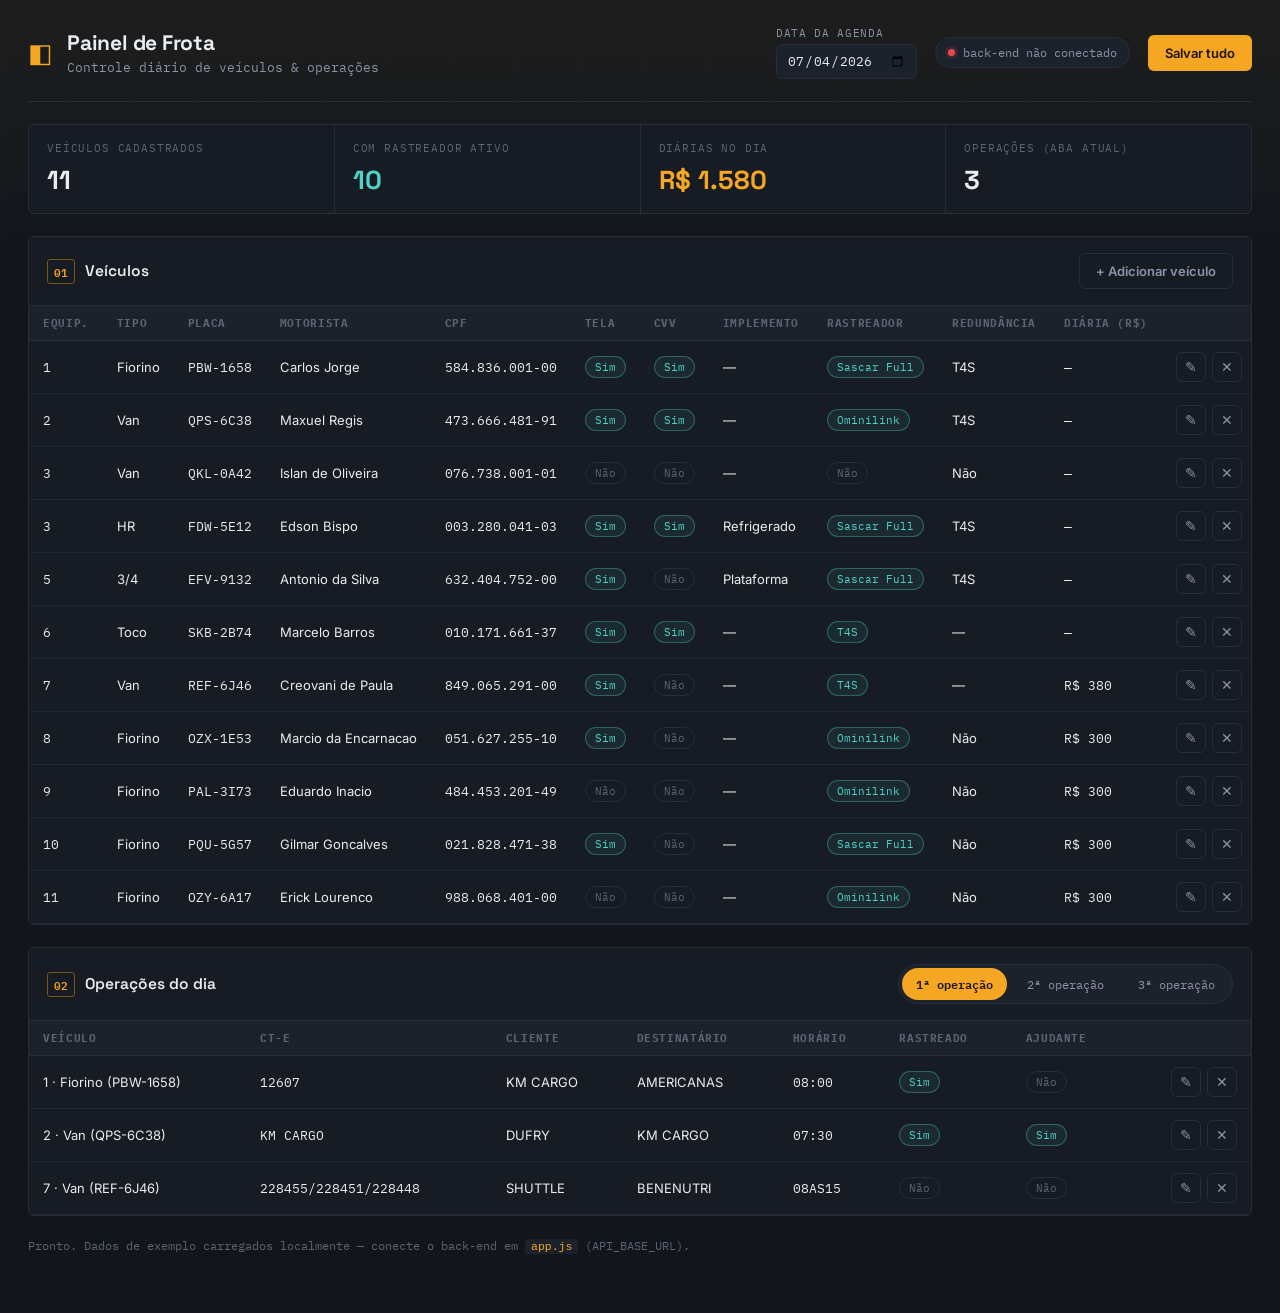
==== Painel_Frota/index.html @ c712880d "Add files via upload Signed-off-by: luizaugustoti <ti.luiz.augusto@gmail.com>" ====
<!DOCTYPE html>
<html lang="pt-BR">
<head>
<meta charset="UTF-8">
<meta name="viewport" content="width=device-width, initial-scale=1.0">
<title>Painel de Frota &amp; Operações</title>
<link rel="preconnect" href="https://fonts.googleapis.com">
<link href="https://fonts.googleapis.com/css2?family=Space+Grotesk:wght@500;600;700&family=IBM+Plex+Mono:wght@400;500;600&family=Inter:wght@400;500;600&display=swap" rel="stylesheet">
<link rel="stylesheet" href="style.css">
</head>
<body>

<div class="app">

  <!-- ===== TOPO ===== -->
  <header class="topbar">
    <div class="brand">
      <span class="brand-mark">◧</span>
      <div class="brand-text">
        <h1>Painel de Frota</h1>
        <span class="brand-sub">Controle diário de veículos &amp; operações</span>
      </div>
    </div>

    <div class="topbar-controls">
      <label class="date-field">
        <span>Data da agenda</span>
        <input type="date" id="agenda-date" value="2026-07-04">
      </label>
      <span class="conn-status" id="conn-status" data-state="offline">
        <span class="dot"></span><span id="conn-text">back-end não conectado</span>
      </span>
      <button class="btn btn-primary" id="btn-save-all">Salvar tudo</button>
    </div>
  </header>

  <!-- ===== RESUMO ===== -->
  <section class="summary-bar" id="summary-bar">
    <!-- preenchido via JS: total veículos, com rastreador, diárias do dia -->
  </section>

  <main class="content">

    <!-- ===== TABELA DE VEÍCULOS ===== -->
    <section class="panel" id="panel-veiculos">
      <div class="panel-head">
        <h2><span class="idx">01</span> Veículos</h2>
        <button class="btn btn-ghost" id="btn-add-veiculo">+ Adicionar veículo</button>
      </div>

      <div class="table-scroll">
        <table class="grid" id="tabela-veiculos">
          <thead>
            <tr>
              <th class="col-num">Equip.</th>
              <th>Tipo</th>
              <th>Placa</th>
              <th>Motorista</th>
              <th>CPF</th>
              <th class="col-bool">Tela</th>
              <th class="col-bool">CVV</th>
              <th>Implemento</th>
              <th>Rastreador</th>
              <th>Redundância</th>
              <th class="col-money">Diária (R$)</th>
              <th class="col-actions"></th>
            </tr>
          </thead>
          <tbody id="veiculos-tbody">
            <!-- linhas geradas via JS a partir de state.veiculos -->
          </tbody>
        </table>
      </div>
    </section>

    <!-- ===== OPERAÇÕES ===== -->
    <section class="panel" id="panel-operacoes">
      <div class="panel-head">
        <h2><span class="idx">02</span> Operações do dia</h2>
        <div class="op-tabs" id="op-tabs">
          <button class="op-tab is-active" data-op="1">1ª operação</button>
          <button class="op-tab" data-op="2">2ª operação</button>
          <button class="op-tab" data-op="3">3ª operação</button>
        </div>
      </div>

      <div class="table-scroll">
        <table class="grid" id="tabela-operacoes">
          <thead>
            <tr>
              <th>Veículo</th>
              <th>CT-e</th>
              <th>Cliente</th>
              <th>Destinatário</th>
              <th>Horário</th>
              <th class="col-bool">Rastreado</th>
              <th class="col-bool">Ajudante</th>
              <th class="col-actions"></th>
            </tr>
          </thead>
          <tbody id="operacoes-tbody">
            <!-- linhas geradas via JS conforme aba de operação ativa -->
          </tbody>
        </table>
      </div>
    </section>

  </main>

  <footer class="statusbar">
    <span id="status-msg">Pronto. Dados de exemplo carregados localmente — conecte o back-end em <code>app.js</code> (API_BASE_URL).</span>
  </footer>
</div>

<!-- ===== MODAL: editar/adicionar veículo ===== -->
<dialog id="modal-veiculo" class="modal">
  <form method="dialog" class="modal-form" id="form-veiculo">
    <h3 id="modal-veiculo-title">Adicionar veículo</h3>
    <input type="hidden" id="v-id">
    <div class="modal-grid">
      <label>Equipamento <input type="text" id="v-equipamento" required></label>
      <label>Tipo <input type="text" id="v-tipo" placeholder="Fiorino, Van, Toco..." required></label>
      <label>Placa <input type="text" id="v-placa" required></label>
      <label>Motorista <input type="text" id="v-motorista"></label>
      <label>CPF <input type="text" id="v-cpf"></label>
      <label>Implemento <input type="text" id="v-implemento"></label>
      <label>Rastreador <input type="text" id="v-rastreador"></label>
      <label>Redundância <input type="text" id="v-redundancia"></label>
      <label>Diária (R$) <input type="number" id="v-diaria" step="0.01" min="0"></label>
      <label class="check-field"><input type="checkbox" id="v-tela"> Tela</label>
      <label class="check-field"><input type="checkbox" id="v-cvv"> CVV</label>
    </div>
    <div class="modal-actions">
      <button type="button" class="btn btn-ghost" id="btn-cancel-veiculo">Cancelar</button>
      <button type="submit" class="btn btn-primary" id="btn-confirm-veiculo">Salvar veículo</button>
    </div>
  </form>
</dialog>

<!-- ===== MODAL: editar/adicionar operação ===== -->
<dialog id="modal-operacao" class="modal">
  <form method="dialog" class="modal-form" id="form-operacao">
    <h3 id="modal-operacao-title">Adicionar operação</h3>
    <input type="hidden" id="o-id">
    <div class="modal-grid">
      <label>Veículo
        <select id="o-veiculo-id" required></select>
      </label>
      <label>CT-e <input type="text" id="o-cte"></label>
      <label>Cliente <input type="text" id="o-cliente"></label>
      <label>Destinatário <input type="text" id="o-destinatario"></label>
      <label>Horário <input type="text" id="o-horario" placeholder="08:00"></label>
      <label class="check-field"><input type="checkbox" id="o-rastreado"> Rastreado</label>
      <label class="check-field"><input type="checkbox" id="o-ajudante"> Ajudante</label>
    </div>
    <div class="modal-actions">
      <button type="button" class="btn btn-ghost" id="btn-cancel-operacao">Cancelar</button>
      <button type="submit" class="btn btn-primary" id="btn-confirm-operacao">Salvar operação</button>
    </div>
  </form>
</dialog>

<script src="app.js"></script>
</body>
</html>
---- Painel_Frota/style.css ----
/* ============================================================
   Painel de Frota — identidade visual "mesa de despacho"
   Paleta: #12161C (ink) · #1A2029 (painel) · #232B36 (borda)
           #F5A623 (âmbar/sinal) · #4FD1C5 (ok/rastreado)
           #E5484D (alerta) · #E8EAED (texto) · #8A94A6 (texto fraco)
   ============================================================ */

:root {
  --ink: #12161c;
  --panel: #171c24;
  --panel-raised: #1c222c;
  --border: #262e3a;
  --border-soft: #1f2630;
  --text: #e9ecf1;
  --text-dim: #8a94a6;
  --text-faint: #5a6472;
  --amber: #f5a623;
  --amber-dim: #7a5518;
  --teal: #4fd1c5;
  --red: #e5484d;
  --radius: 6px;
  --mono: "IBM Plex Mono", ui-monospace, monospace;
  --display: "Space Grotesk", sans-serif;
  --sans: "Inter", sans-serif;
}

* { box-sizing: border-box; }

html, body {
  margin: 0;
  background: var(--ink);
  color: var(--text);
  font-family: var(--sans);
  -webkit-font-smoothing: antialiased;
}

body {
  background-image:
    linear-gradient(180deg, rgba(245,166,35,0.05), transparent 260px),
    repeating-linear-gradient(90deg, rgba(255,255,255,0.012) 0px, rgba(255,255,255,0.012) 1px, transparent 1px, transparent 64px);
}

.app { max-width: 1400px; margin: 0 auto; padding: 0 28px 60px; }

/* ===== TOPO ===== */
.topbar {
  display: flex;
  align-items: center;
  justify-content: space-between;
  gap: 24px;
  padding: 26px 0 22px;
  border-bottom: 1px solid var(--border);
  flex-wrap: wrap;
}

.brand { display: flex; align-items: center; gap: 14px; }

.brand-mark {
  font-size: 26px;
  color: var(--amber);
  line-height: 1;
  transform: rotate(0deg);
}

.brand-text h1 {
  font-family: var(--display);
  font-weight: 700;
  font-size: 21px;
  margin: 0;
  letter-spacing: -0.01em;
}

.brand-sub {
  font-size: 12.5px;
  color: var(--text-dim);
  font-family: var(--mono);
}

.topbar-controls { display: flex; align-items: center; gap: 18px; flex-wrap: wrap; }

.date-field {
  display: flex;
  flex-direction: column;
  gap: 4px;
  font-size: 11px;
  color: var(--text-dim);
  font-family: var(--mono);
  text-transform: uppercase;
  letter-spacing: 0.06em;
}

.date-field input {
  background: var(--panel-raised);
  border: 1px solid var(--border);
  color: var(--text);
  padding: 7px 10px;
  border-radius: var(--radius);
  font-family: var(--mono);
  font-size: 13px;
}

.conn-status {
  display: flex;
  align-items: center;
  gap: 8px;
  font-family: var(--mono);
  font-size: 12px;
  color: var(--text-dim);
  padding: 7px 12px;
  border: 1px solid var(--border);
  border-radius: 999px;
  background: var(--panel-raised);
}

.conn-status .dot {
  width: 7px; height: 7px; border-radius: 50%;
  background: var(--red);
  box-shadow: 0 0 0 3px rgba(229,72,77,0.15);
}
.conn-status[data-state="online"] .dot {
  background: var(--teal);
  box-shadow: 0 0 0 3px rgba(79,209,197,0.15);
}

/* ===== BOTÕES ===== */
.btn {
  font-family: var(--sans);
  font-weight: 600;
  font-size: 13px;
  padding: 9px 16px;
  border-radius: var(--radius);
  border: 1px solid transparent;
  cursor: pointer;
  transition: transform .08s ease, background .15s ease, border-color .15s ease;
}
.btn:active { transform: translateY(1px); }

.btn-primary {
  background: var(--amber);
  color: #1c1400;
}
.btn-primary:hover { background: #ffb945; }

.btn-ghost {
  background: transparent;
  border-color: var(--border);
  color: var(--text-dim);
}
.btn-ghost:hover { border-color: var(--amber-dim); color: var(--text); }

.btn-icon {
  background: transparent;
  border: 1px solid var(--border);
  color: var(--text-dim);
  width: 30px; height: 30px;
  border-radius: var(--radius);
  font-size: 14px;
  cursor: pointer;
  display: inline-flex; align-items: center; justify-content: center;
}
.btn-icon:hover { border-color: var(--red); color: var(--red); }
.btn-icon.edit:hover { border-color: var(--amber); color: var(--amber); }

/* ===== RESUMO ===== */
.summary-bar {
  display: grid;
  grid-template-columns: repeat(auto-fit, minmax(160px, 1fr));
  gap: 1px;
  background: var(--border);
  margin: 22px 0;
  border: 1px solid var(--border);
  border-radius: var(--radius);
  overflow: hidden;
}

.summary-card {
  background: var(--panel);
  padding: 16px 18px;
}

.summary-card .label {
  font-family: var(--mono);
  font-size: 10.5px;
  letter-spacing: 0.08em;
  text-transform: uppercase;
  color: var(--text-faint);
  display: block;
  margin-bottom: 8px;
}

.summary-card .value {
  font-family: var(--display);
  font-size: 26px;
  font-weight: 700;
  color: var(--text);
}
.summary-card .value.accent { color: var(--amber); }
.summary-card .value.ok { color: var(--teal); }

/* ===== PAINÉIS ===== */
.panel {
  background: var(--panel);
  border: 1px solid var(--border);
  border-radius: var(--radius);
  margin-bottom: 22px;
  overflow: hidden;
}

.panel-head {
  display: flex;
  align-items: center;
  justify-content: space-between;
  padding: 16px 18px;
  border-bottom: 1px solid var(--border);
  flex-wrap: wrap;
  gap: 12px;
}

.panel-head h2 {
  font-family: var(--display);
  font-size: 15.5px;
  font-weight: 600;
  margin: 0;
  display: flex;
  align-items: center;
  gap: 10px;
}

.panel-head .idx {
  font-family: var(--mono);
  font-size: 11px;
  color: var(--amber);
  border: 1px solid var(--amber-dim);
  padding: 2px 6px;
  border-radius: 3px;
}

.op-tabs { display: flex; gap: 6px; background: var(--panel-raised); padding: 3px; border-radius: 999px; border: 1px solid var(--border); }

.op-tab {
  background: transparent;
  border: none;
  color: var(--text-dim);
  font-family: var(--mono);
  font-size: 12px;
  padding: 6px 14px;
  border-radius: 999px;
  cursor: pointer;
}
.op-tab.is-active { background: var(--amber); color: #1c1400; font-weight: 600; }

/* ===== TABELAS ===== */
.table-scroll { overflow-x: auto; }

.grid { width: 100%; border-collapse: collapse; font-size: 13px; }

.grid thead th {
  text-align: left;
  font-family: var(--mono);
  font-size: 10.5px;
  letter-spacing: 0.06em;
  text-transform: uppercase;
  color: var(--text-faint);
  padding: 10px 14px;
  border-bottom: 1px solid var(--border);
  white-space: nowrap;
  background: var(--panel-raised);
  position: sticky; top: 0;
}

.grid tbody td {
  padding: 11px 14px;
  border-bottom: 1px solid var(--border-soft);
  color: var(--text);
  white-space: nowrap;
}

.grid tbody tr:hover td { background: rgba(245,166,35,0.035); }

.grid td.mono, .col-money { font-family: var(--mono); }

.pill {
  display: inline-flex;
  align-items: center;
  gap: 5px;
  font-family: var(--mono);
  font-size: 11px;
  padding: 3px 9px;
  border-radius: 999px;
  border: 1px solid var(--border);
  color: var(--text-dim);
}
.pill.yes { color: var(--teal); border-color: rgba(79,209,197,0.35); background: rgba(79,209,197,0.08); }
.pill.no { color: var(--text-faint); }

.col-actions { text-align: right; }
.row-actions { display: flex; gap: 6px; justify-content: flex-end; }

.empty-row td {
  text-align: center;
  color: var(--text-faint);
  font-family: var(--mono);
  font-size: 12.5px;
  padding: 28px 14px;
}

/* ===== RODAPÉ ===== */
.statusbar {
  margin-top: 8px;
  font-family: var(--mono);
  font-size: 11.5px;
  color: var(--text-faint);
}
.statusbar code {
  background: var(--panel-raised);
  padding: 1px 6px;
  border-radius: 3px;
  color: var(--amber);
}

/* ===== MODAIS ===== */
.modal {
  border: 1px solid var(--border);
  border-radius: 10px;
  background: var(--panel);
  color: var(--text);
  padding: 0;
  width: min(560px, 92vw);
}
.modal::backdrop { background: rgba(6,8,11,0.72); backdrop-filter: blur(2px); }

.modal-form { padding: 22px; }
.modal-form h3 { font-family: var(--display); margin: 0 0 18px; font-size: 17px; }

.modal-grid {
  display: grid;
  grid-template-columns: 1fr 1fr;
  gap: 14px 16px;
}

.modal-grid label {
  display: flex;
  flex-direction: column;
  gap: 6px;
  font-size: 12px;
  color: var(--text-dim);
  font-family: var(--mono);
  text-transform: uppercase;
  letter-spacing: 0.04em;
}

.modal-grid input, .modal-grid select {
  background: var(--panel-raised);
  border: 1px solid var(--border);
  color: var(--text);
  padding: 9px 10px;
  border-radius: var(--radius);
  font-family: var(--sans);
  font-size: 13.5px;
  text-transform: none;
  letter-spacing: normal;
}

.check-field { flex-direction: row !important; align-items: center; gap: 8px !important; }
.check-field input { width: 16px; height: 16px; accent-color: var(--amber); }

.modal-actions {
  display: flex;
  justify-content: flex-end;
  gap: 10px;
  margin-top: 20px;
  padding-top: 16px;
  border-top: 1px solid var(--border);
}

/* ===== RESPONSIVO ===== */
@media (max-width: 720px) {
  .app { padding: 0 14px 40px; }
  .modal-grid { grid-template-columns: 1fr; }
  .topbar-controls { width: 100%; justify-content: space-between; }
}
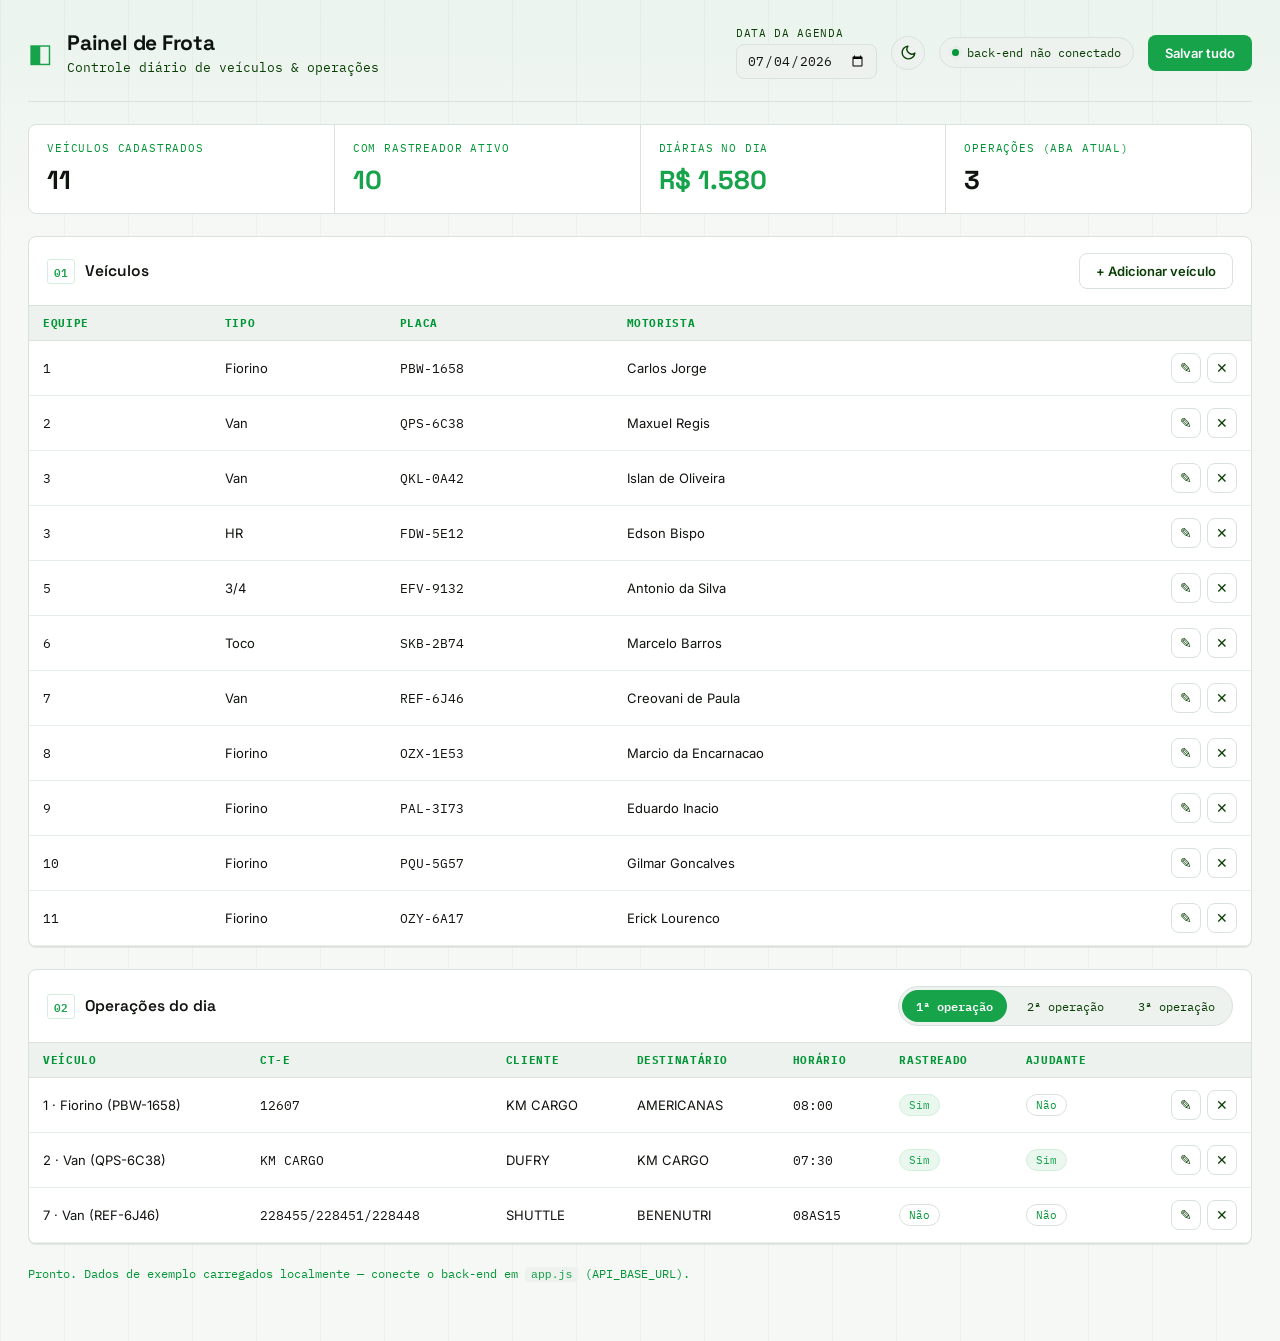
==== commit ee727af3: "Add files via upload Signed-off-by: luizaugustoti <ti.luiz.augusto@gmail.com>" ====
--- a/Painel_Frota/index.html
+++ b/Painel_Frota/index.html
@@ -4,6 +4,20 @@
 <meta charset="UTF-8">
 <meta name="viewport" content="width=device-width, initial-scale=1.0">
 <title>Painel de Frota &amp; Operações</title>
+<!-- Define o tema antes da pintura da página, evitando flash de tema errado -->
+<script>
+(function () {
+  try {
+    var salvo = localStorage.getItem("frota-theme");
+    if (salvo === "light" || salvo === "dark") {
+      document.documentElement.setAttribute("data-theme", salvo);
+      return;
+    }
+  } catch (e) {}
+  var prefereClaro = window.matchMedia && window.matchMedia("(prefers-color-scheme: light)").matches;
+  document.documentElement.setAttribute("data-theme", prefereClaro ? "light" : "dark");
+})();
+</script>
 <link rel="preconnect" href="https://fonts.googleapis.com">
 <link href="https://fonts.googleapis.com/css2?family=Space+Grotesk:wght@500;600;700&family=IBM+Plex+Mono:wght@400;500;600&family=Inter:wght@400;500;600&display=swap" rel="stylesheet">
 <link rel="stylesheet" href="style.css">
@@ -27,6 +41,10 @@
         <span>Data da agenda</span>
         <input type="date" id="agenda-date" value="2026-07-04">
       </label>
+      <button class="theme-toggle" id="btn-theme-toggle" type="button" title="Alternar tema claro/escuro" aria-label="Alternar tema claro/escuro">
+        <svg class="icon icon-sun" viewBox="0 0 24 24" fill="none" stroke="currentColor" stroke-width="2" stroke-linecap="round"><circle cx="12" cy="12" r="4"></circle><path d="M12 2v2M12 20v2M4.93 4.93l1.41 1.41M17.66 17.66l1.41 1.41M2 12h2M20 12h2M4.93 19.07l1.41-1.41M17.66 6.34l1.41-1.41"></path></svg>
+        <svg class="icon icon-moon" viewBox="0 0 24 24" fill="none" stroke="currentColor" stroke-width="2" stroke-linecap="round" stroke-linejoin="round"><path d="M21 12.79A9 9 0 1 1 11.21 3 7 7 0 0 0 21 12.79z"></path></svg>
+      </button>
       <span class="conn-status" id="conn-status" data-state="offline">
         <span class="dot"></span><span id="conn-text">back-end não conectado</span>
       </span>
@@ -52,17 +70,10 @@
         <table class="grid" id="tabela-veiculos">
           <thead>
             <tr>
-              <th class="col-num">Equip.</th>
+              <th class="col-num">Equipe</th>
               <th>Tipo</th>
               <th>Placa</th>
               <th>Motorista</th>
-              <th>CPF</th>
-              <th class="col-bool">Tela</th>
-              <th class="col-bool">CVV</th>
-              <th>Implemento</th>
-              <th>Rastreador</th>
-              <th>Redundância</th>
-              <th class="col-money">Diária (R$)</th>
               <th class="col-actions"></th>
             </tr>
           </thead>
--- a/Painel_Frota/style.css
+++ b/Painel_Frota/style.css
@@ -1,34 +1,80 @@
 /* ============================================================
-   Painel de Frota — identidade visual "mesa de despacho"
-   Paleta: #12161C (ink) · #1A2029 (painel) · #232B36 (borda)
-           #F5A623 (âmbar/sinal) · #4FD1C5 (ok/rastreado)
-           #E5484D (alerta) · #E8EAED (texto) · #8A94A6 (texto fraco)
+   Painel de Frota — identidade visual da empresa
+   Paleta: preto · verde · branco — com temas claro e escuro
    ============================================================ */
 
 :root {
-  --ink: #12161c;
-  --panel: #171c24;
-  --panel-raised: #1c222c;
-  --border: #262e3a;
-  --border-soft: #1f2630;
-  --text: #e9ecf1;
-  --text-dim: #8a94a6;
-  --text-faint: #5a6472;
-  --amber: #f5a623;
-  --amber-dim: #7a5518;
-  --teal: #4fd1c5;
-  --red: #e5484d;
-  --radius: 6px;
+  --radius: 8px;
   --mono: "IBM Plex Mono", ui-monospace, monospace;
   --display: "Space Grotesk", sans-serif;
   --sans: "Inter", sans-serif;
+
+  /* cor de destaque destrutivo (excluir/erro) — mantida por convenção
+     universal de UX (vermelho = atenção/perigo), o resto do sistema
+     segue estritamente preto / verde / branco da marca. */
+  --danger-dark: #c0392b;
+  --danger-light: #d64541;
+}
+
+/* ---------- TEMA ESCURO (padrão) ---------- */
+html[data-theme="dark"] {
+  --bg: #0b0f0d;
+  --panel: #121613;
+  --panel-raised: #171d19;
+  --border: #232b26;
+  --border-soft: #1a211d;
+
+  --text: #f1f4f2;
+  --text-dim: #f4f7f5;
+  --text-faint: #07f366;
+
+  --green: #22c55e;
+  --green-strong: #34e07a;
+  --green-dim: #17f06a;
+  --green-soft: rgba(34, 197, 94, 0.10);
+  --on-green: #04170c;
+
+  --danger: var(--danger-light);
+  --danger-soft: rgba(214, 69, 65, 0.12);
+
+  --grid-line: rgba(255, 255, 255, 0.014);
+  --glow: rgba(34, 197, 94, 0.06);
+  --shadow: rgba(0, 0, 0, 0.35);
+  --backdrop: rgba(4, 6, 5, 0.72);
+}
+
+/* ---------- TEMA CLARO ---------- */
+html[data-theme="light"] {
+  --bg: #f6f8f6;
+  --panel: #ffffff;
+  --panel-raised: #eef2ef;
+  --border: #d9e2dc;
+  --border-soft: #e7ede9;
+
+  --text: #10140f;
+  --text-dim: #093f04;
+  --text-faint: #019635;
+
+  --green: #16a34a;
+  --green-strong: #0e7c38;
+  --green-dim: #d3f0dd;
+  --green-soft: rgba(22, 163, 74, 0.09);
+  --on-green: #ffffff;
+
+  --danger: var(--danger-dark);
+  --danger-soft: rgba(192, 57, 43, 0.09);
+
+  --grid-line: rgba(16, 20, 15, 0.03);
+  --glow: rgba(22, 163, 74, 0.05);
+  --shadow: rgba(16, 24, 18, 0.08);
+  --backdrop: rgba(20, 28, 22, 0.45);
 }
 
 * { box-sizing: border-box; }
 
 html, body {
   margin: 0;
-  background: var(--ink);
+  background: var(--bg);
   color: var(--text);
   font-family: var(--sans);
   -webkit-font-smoothing: antialiased;
@@ -36,8 +82,9 @@
 
 body {
   background-image:
-    linear-gradient(180deg, rgba(245,166,35,0.05), transparent 260px),
-    repeating-linear-gradient(90deg, rgba(255,255,255,0.012) 0px, rgba(255,255,255,0.012) 1px, transparent 1px, transparent 64px);
+    linear-gradient(180deg, var(--glow), transparent 260px),
+    repeating-linear-gradient(90deg, var(--grid-line) 0px, var(--grid-line) 1px, transparent 1px, transparent 64px);
+  transition: background-color .2s ease, color .2s ease;
 }
 
 .app { max-width: 1400px; margin: 0 auto; padding: 0 28px 60px; }
@@ -57,9 +104,8 @@
 
 .brand-mark {
   font-size: 26px;
-  color: var(--amber);
+  color: var(--green);
   line-height: 1;
-  transform: rotate(0deg);
 }
 
 .brand-text h1 {
@@ -68,6 +114,7 @@
   font-size: 21px;
   margin: 0;
   letter-spacing: -0.01em;
+  color: var(--text);
 }
 
 .brand-sub {
@@ -76,7 +123,7 @@
   font-family: var(--mono);
 }
 
-.topbar-controls { display: flex; align-items: center; gap: 18px; flex-wrap: wrap; }
+.topbar-controls { display: flex; align-items: center; gap: 14px; flex-wrap: wrap; }
 
 .date-field {
   display: flex;
@@ -97,7 +144,28 @@
   border-radius: var(--radius);
   font-family: var(--mono);
   font-size: 13px;
-}
+  color-scheme: light dark;
+}
+
+/* ===== ALTERNADOR DE TEMA ===== */
+.theme-toggle {
+  display: inline-flex;
+  align-items: center;
+  justify-content: center;
+  width: 34px;
+  height: 34px;
+  border-radius: 999px;
+  border: 1px solid var(--border);
+  background: var(--panel-raised);
+  color: var(--text-dim);
+  cursor: pointer;
+  transition: border-color .15s ease, color .15s ease, background .15s ease;
+}
+.theme-toggle:hover { border-color: var(--green); color: var(--green); }
+.theme-toggle .icon { width: 17px; height: 17px; }
+.theme-toggle .icon-moon { display: none; }
+html[data-theme="light"] .theme-toggle .icon-sun { display: none; }
+html[data-theme="light"] .theme-toggle .icon-moon { display: block; }
 
 .conn-status {
   display: flex;
@@ -114,12 +182,12 @@
 
 .conn-status .dot {
   width: 7px; height: 7px; border-radius: 50%;
-  background: var(--red);
-  box-shadow: 0 0 0 3px rgba(229,72,77,0.15);
+  background: var(--text-faint);
+  box-shadow: 0 0 0 3px var(--border-soft);
 }
 .conn-status[data-state="online"] .dot {
-  background: var(--teal);
-  box-shadow: 0 0 0 3px rgba(79,209,197,0.15);
+  background: var(--green);
+  box-shadow: 0 0 0 3px var(--green-soft);
 }
 
 /* ===== BOTÕES ===== */
@@ -131,22 +199,31 @@
   border-radius: var(--radius);
   border: 1px solid transparent;
   cursor: pointer;
-  transition: transform .08s ease, background .15s ease, border-color .15s ease;
+  transition: transform .08s ease, background .15s ease, border-color .15s ease, box-shadow .15s ease;
 }
 .btn:active { transform: translateY(1px); }
+.btn:focus-visible,
+.theme-toggle:focus-visible,
+.btn-icon:focus-visible,
+.op-tab:focus-visible,
+input:focus-visible,
+select:focus-visible {
+  outline: 2px solid var(--green);
+  outline-offset: 2px;
+}
 
 .btn-primary {
-  background: var(--amber);
-  color: #1c1400;
-}
-.btn-primary:hover { background: #ffb945; }
+  background: var(--green);
+  color: var(--on-green);
+}
+.btn-primary:hover { background: var(--green-strong); }
 
 .btn-ghost {
   background: transparent;
   border-color: var(--border);
   color: var(--text-dim);
 }
-.btn-ghost:hover { border-color: var(--amber-dim); color: var(--text); }
+.btn-ghost:hover { border-color: var(--green); color: var(--text); }
 
 .btn-icon {
   background: transparent;
@@ -158,8 +235,8 @@
   cursor: pointer;
   display: inline-flex; align-items: center; justify-content: center;
 }
-.btn-icon:hover { border-color: var(--red); color: var(--red); }
-.btn-icon.edit:hover { border-color: var(--amber); color: var(--amber); }
+.btn-icon:hover { border-color: var(--danger); color: var(--danger); }
+.btn-icon.edit:hover { border-color: var(--green); color: var(--green); }
 
 /* ===== RESUMO ===== */
 .summary-bar {
@@ -194,8 +271,8 @@
   font-weight: 700;
   color: var(--text);
 }
-.summary-card .value.accent { color: var(--amber); }
-.summary-card .value.ok { color: var(--teal); }
+.summary-card .value.accent { color: var(--green); }
+.summary-card .value.ok { color: var(--green); }
 
 /* ===== PAINÉIS ===== */
 .panel {
@@ -204,6 +281,7 @@
   border-radius: var(--radius);
   margin-bottom: 22px;
   overflow: hidden;
+  box-shadow: 0 1px 0 var(--shadow);
 }
 
 .panel-head {
@@ -224,13 +302,14 @@
   display: flex;
   align-items: center;
   gap: 10px;
+  color: var(--text);
 }
 
 .panel-head .idx {
   font-family: var(--mono);
   font-size: 11px;
-  color: var(--amber);
-  border: 1px solid var(--amber-dim);
+  color: var(--green);
+  border: 1px solid var(--green-dim);
   padding: 2px 6px;
   border-radius: 3px;
 }
@@ -247,7 +326,7 @@
   border-radius: 999px;
   cursor: pointer;
 }
-.op-tab.is-active { background: var(--amber); color: #1c1400; font-weight: 600; }
+.op-tab.is-active { background: var(--green); color: var(--on-green); font-weight: 600; }
 
 /* ===== TABELAS ===== */
 .table-scroll { overflow-x: auto; }
@@ -269,15 +348,17 @@
 }
 
 .grid tbody td {
-  padding: 11px 14px;
+  padding: 12px 14px;
   border-bottom: 1px solid var(--border-soft);
   color: var(--text);
   white-space: nowrap;
 }
 
-.grid tbody tr:hover td { background: rgba(245,166,35,0.035); }
+.grid tbody tr:hover td { background: var(--green-soft); }
 
 .grid td.mono, .col-money { font-family: var(--mono); }
+.grid td.driver-cell { color: var(--text); }
+.grid td.driver-cell .empty { color: var(--text-faint); }
 
 .pill {
   display: inline-flex;
@@ -290,7 +371,7 @@
   border: 1px solid var(--border);
   color: var(--text-dim);
 }
-.pill.yes { color: var(--teal); border-color: rgba(79,209,197,0.35); background: rgba(79,209,197,0.08); }
+.pill.yes { color: var(--green); border-color: var(--green-dim); background: var(--green-soft); }
 .pill.no { color: var(--text-faint); }
 
 .col-actions { text-align: right; }
@@ -315,7 +396,7 @@
   background: var(--panel-raised);
   padding: 1px 6px;
   border-radius: 3px;
-  color: var(--amber);
+  color: var(--green);
 }
 
 /* ===== MODAIS ===== */
@@ -326,11 +407,12 @@
   color: var(--text);
   padding: 0;
   width: min(560px, 92vw);
-}
-.modal::backdrop { background: rgba(6,8,11,0.72); backdrop-filter: blur(2px); }
+  box-shadow: 0 12px 32px var(--shadow);
+}
+.modal::backdrop { background: var(--backdrop); backdrop-filter: blur(2px); }
 
 .modal-form { padding: 22px; }
-.modal-form h3 { font-family: var(--display); margin: 0 0 18px; font-size: 17px; }
+.modal-form h3 { font-family: var(--display); margin: 0 0 18px; font-size: 17px; color: var(--text); }
 
 .modal-grid {
   display: grid;
@@ -360,9 +442,14 @@
   text-transform: none;
   letter-spacing: normal;
 }
+.modal-grid input:focus, .modal-grid select:focus {
+  outline: none;
+  border-color: var(--green);
+  box-shadow: 0 0 0 3px var(--green-soft);
+}
 
 .check-field { flex-direction: row !important; align-items: center; gap: 8px !important; }
-.check-field input { width: 16px; height: 16px; accent-color: var(--amber); }
+.check-field input { width: 16px; height: 16px; accent-color: var(--green); }
 
 .modal-actions {
   display: flex;
